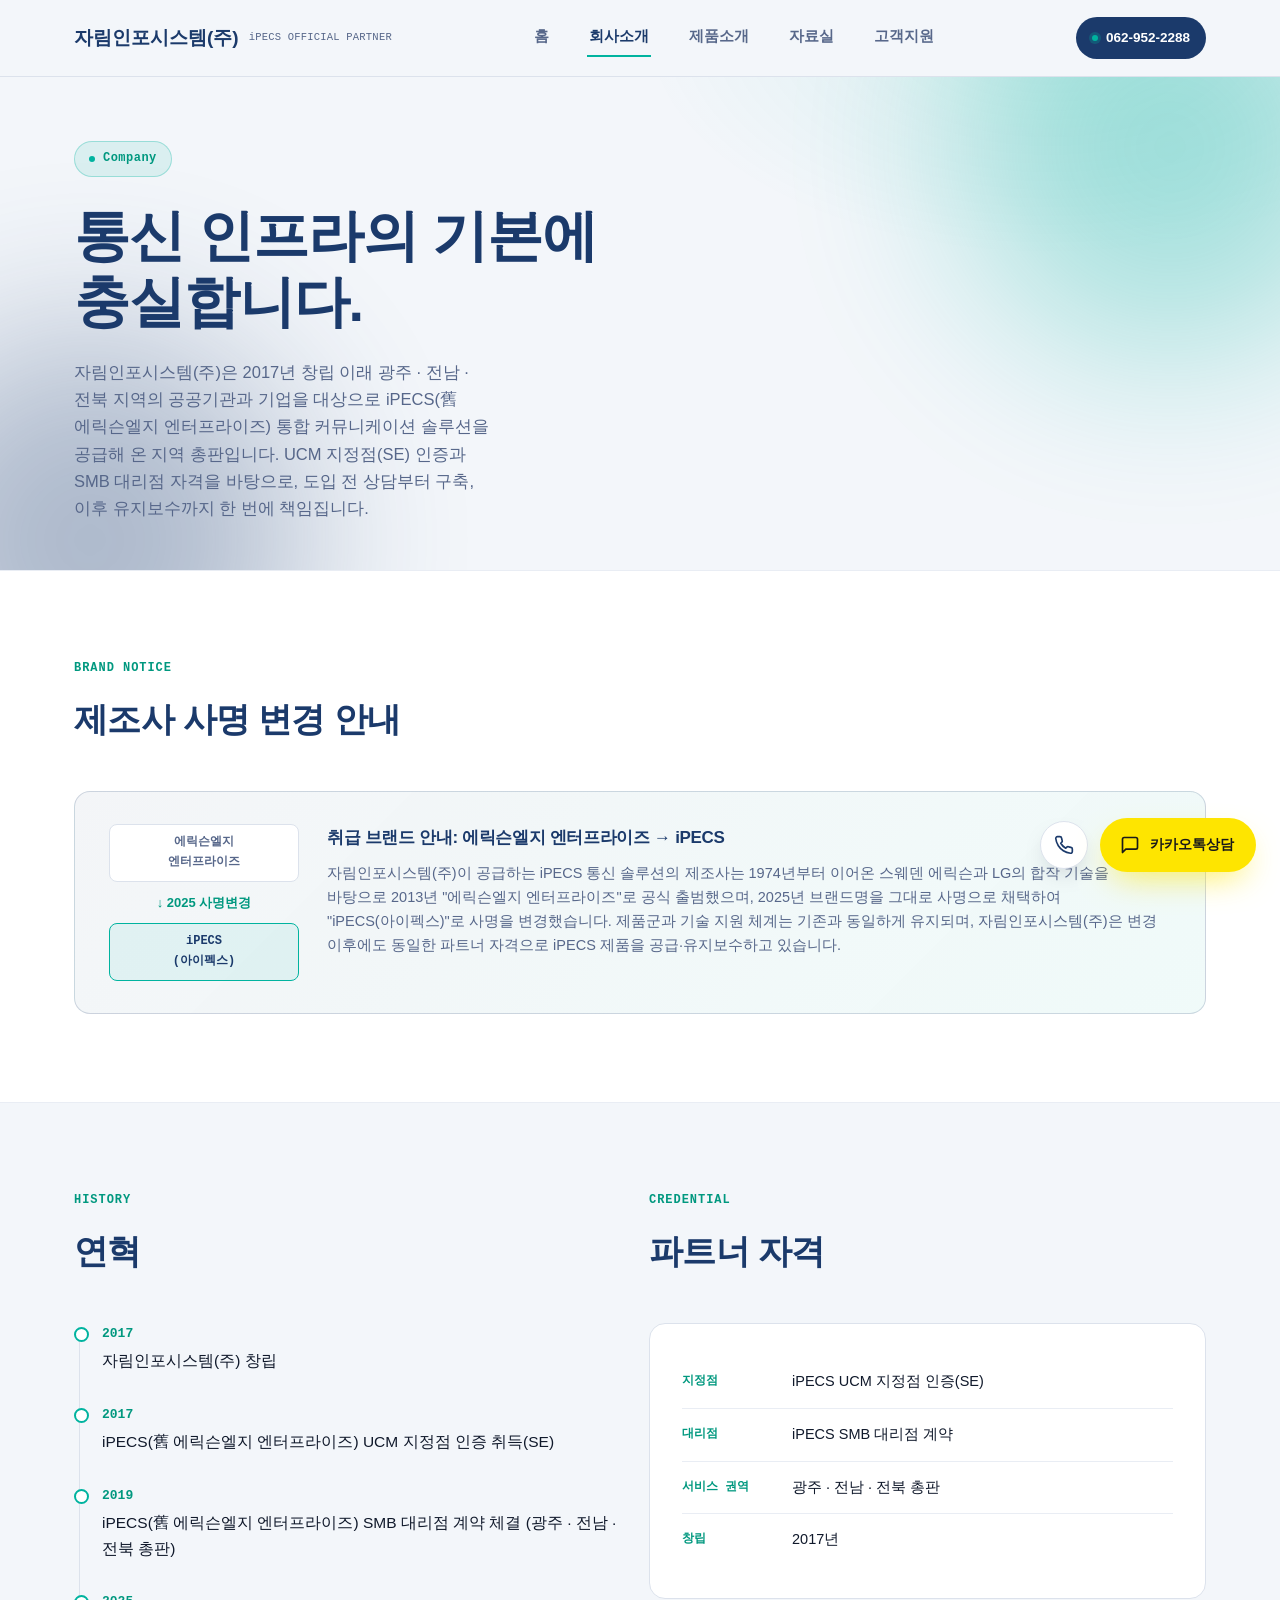
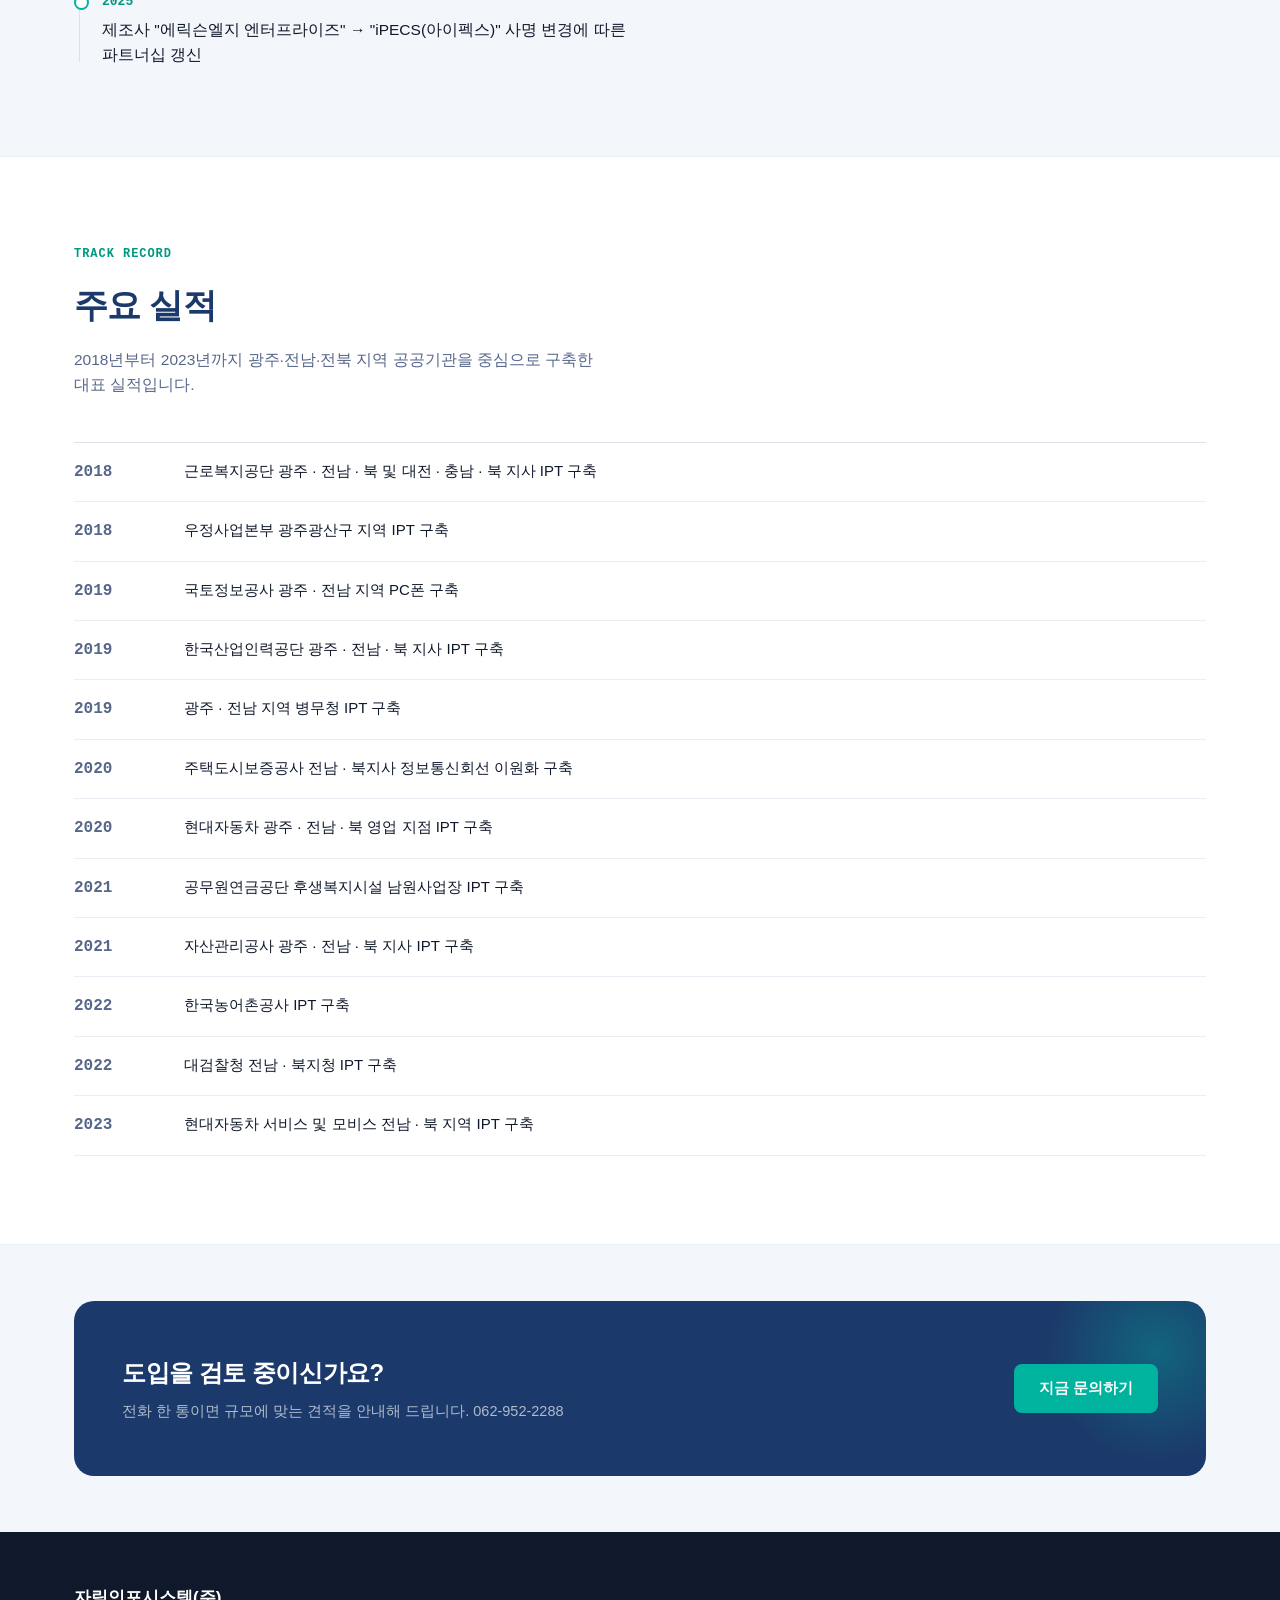
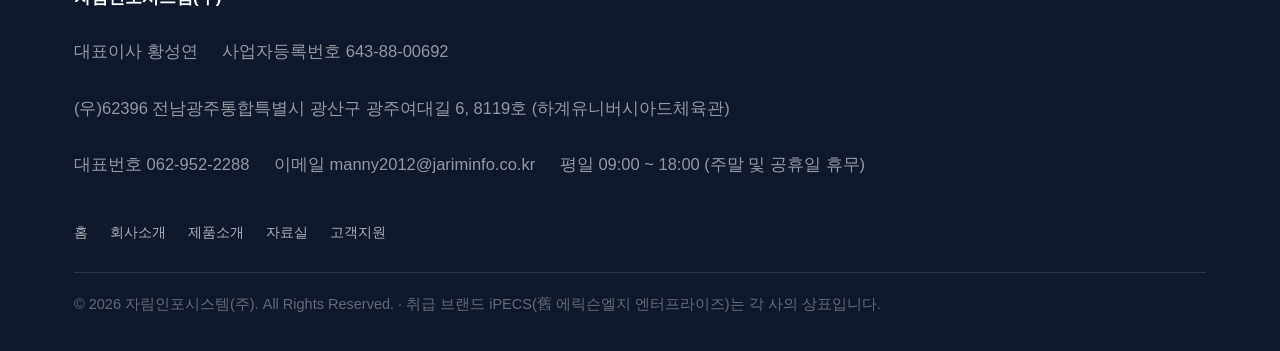
==== about.html @ b157ff7c "Add files via upload" ====
<!DOCTYPE html>
<html lang="ko">
<head>
<meta charset="UTF-8">
<meta name="viewport" content="width=device-width, initial-scale=1.0">
<title>회사소개 | 자림인포시스템(주)</title>
<meta name="description" content="자림인포시스템(주)의 연혁과 iPECS(舊 에릭슨엘지 엔터프라이즈) 파트너십, 광주·전남·전북 공공기관 구축 실적을 소개합니다.">

<link rel="preconnect" href="https://cdn.jsdelivr.net">
<link rel="stylesheet" as="style" crossorigin href="https://cdn.jsdelivr.net/gh/orioncactus/pretendard@v1.3.9/dist/web/static/pretendard.min.css">
<link rel="stylesheet" href="https://cdn.jsdelivr.net/npm/jetbrains-mono@1.0.6/css/jetbrains-mono.min.css">
<link rel="icon" type="image/svg+xml" href="favicon.svg">
<link rel="canonical" href="https://www.jariminfo.co.kr/about.html">
<meta name="theme-color" content="#1B3A6B">
<meta name="keywords" content="iPECS, 아이펙스, 광주 전화 설치, 전남 전화 설치, 전북 전화 설치, IP-PBX, 인터넷전화, 자림인포시스템(주)">
<meta property="og:type" content="website">
<meta property="og:site_name" content="자림인포시스템(주)">
<meta property="og:title" content="회사소개 | 자림인포시스템(주)">
<meta property="og:description" content="자림인포시스템(주)의 연혁과 iPECS(舊 에릭슨엘지 엔터프라이즈) 파트너십, 광주·전남·전북 공공기관 구축 실적을 소개합니다.">
<meta property="og:url" content="https://www.jariminfo.co.kr/about.html">
<meta property="og:locale" content="ko_KR">
<meta property="og:image" content="https://www.jariminfo.co.kr/assets/img/og-image.png">
<meta property="og:image:width" content="1200">
<meta property="og:image:height" content="630">
<meta name="twitter:card" content="summary_large_image">
<meta name="twitter:title" content="회사소개 | 자림인포시스템(주)">
<meta name="twitter:image" content="https://www.jariminfo.co.kr/assets/img/og-image.png">
<meta name="twitter:description" content="자림인포시스템(주)의 연혁과 iPECS(舊 에릭슨엘지 엔터프라이즈) 파트너십, 광주·전남·전북 공공기관 구축 실적을 소개합니다.">
<link rel="stylesheet" href="css/style.css">
<script type="application/ld+json">
{
  "@context": "https://schema.org",
  "@type": "LocalBusiness",
  "name": "자림인포시스템(주)",
  "alternateName": "JARIM INFO SYSTEM Co., Ltd.",
  "url": "https://www.jariminfo.co.kr/",
  "logo": "https://www.jariminfo.co.kr/favicon.svg",
  "image": "https://www.jariminfo.co.kr/assets/img/og-image.png",
  "telephone": "+82-62-952-2288",
  "priceRange": "문의",
  "address": {
    "@type": "PostalAddress",
    "streetAddress": "광주여대길 6, 8119호 (하계유니버시아드체육관)",
    "addressLocality": "광산구",
    "addressRegion": "전남광주통합특별시",
    "postalCode": "62396",
    "addressCountry": "KR"
  },
  "areaServed": ["전남광주통합특별시", "전라북도"],
  "foundingDate": "2017",
  "description": "iPECS 공식 파트너 자림인포시스템(주)은 광주·전남·전북 지역 공공기관과 기업을 대상으로 통합 커뮤니케이션 솔루션을 설계·시공·유지보수합니다.",
  "openingHours": "Mo-Fr 09:00-18:00"
}
</script>
</head>
<body>

<div id="site-header-mount"></div>

<section class="hero" style="padding:64px 0 48px;">
  <div class="wrap">
    <div class="eyebrow">Company</div>
    <div id="about-intro-mount"></div>
  </div>
</section>

<section class="section section-alt">
  <div class="wrap">
    <div class="section-head">
      <span class="kicker">Brand Notice</span>
      <h2>제조사 사명 변경 안내</h2>
    </div>
    <div id="brand-notice-mount"></div>
  </div>
</section>

<section class="section">
  <div class="wrap">
    <div class="grid-2" style="align-items:start;">
      <div>
        <div class="section-head">
          <span class="kicker">History</span>
          <h2>연혁</h2>
        </div>
        <div id="history-mount"></div>
      </div>
      <div>
        <div class="section-head">
          <span class="kicker">Credential</span>
          <h2>파트너 자격</h2>
        </div>
        <div class="info-card">
          <div class="info-row"><div class="k">지정점</div><div class="v">iPECS UCM 지정점 인증(SE)</div></div>
          <div class="info-row"><div class="k">대리점</div><div class="v">iPECS SMB 대리점 계약</div></div>
          <div class="info-row"><div class="k">서비스 권역</div><div class="v">광주 · 전남 · 전북 총판</div></div>
          <div class="info-row"><div class="k">창립</div><div class="v">2017년</div></div>
        </div>
      </div>
    </div>
  </div>
</section>

<section class="section section-alt">
  <div class="wrap">
    <div class="section-head">
      <span class="kicker">Track Record</span>
      <h2>주요 실적</h2>
      <p>2018년부터 2023년까지 광주·전남·전북 지역 공공기관을 중심으로 구축한 대표 실적입니다.</p>
    </div>
    <div id="achievements-mount"></div>
  </div>
</section>

<section class="section-tight">
  <div class="wrap">
    <div id="cta-band-mount"></div>
  </div>
</section>

<div id="site-footer-mount"></div>

<script src="js/site-data.js"></script>
<script src="js/main.js"></script>
</body>
</html>
---- css/style.css ----
/* =====================================================================
   자림인포시스템(주) — 스타일시트
   ⚠ 디자인 파일입니다. 문구 수정은 js/site-data.js 에서 해주세요.
   ===================================================================== */

:root {
  --ink:      #10192B;
  --navy:     #1B3A6B;
  --navy-2:   #223F73;
  --steel:    #57678A;
  --signal:   #00B39F;
  --signal-d: #00987F;
  --paper:    #F3F6FA;
  --white:    #FFFFFF;
  --line:     #DCE2EC;
  --line-2:   #E9EDF4;
  --kakao-yellow: #FEE500;
  --kakao-ink:    #191919;

  --font-body: 'Pretendard', -apple-system, BlinkMacSystemFont, 'Malgun Gothic', sans-serif;
  --font-mono: 'JetBrains Mono', 'Consolas', monospace;

  --maxw: 1180px;
}

* { box-sizing: border-box; }
html { scroll-behavior: smooth; }
body {
  margin: 0;
  font-family: var(--font-body);
  color: var(--ink);
  background: var(--paper);
  line-height: 1.65;
  -webkit-font-smoothing: antialiased;
  word-break: keep-all;
  overflow-wrap: break-word;
}
img { max-width: 100%; display: block; }
a { color: inherit; text-decoration: none; }
ul { margin: 0; padding: 0; list-style: none; }
h1, h2, h3, h4 { margin: 0; font-weight: 800; letter-spacing: -0.02em; }
p { margin: 0; }
button { font-family: inherit; cursor: pointer; }

@media (prefers-reduced-motion: reduce) {
  .pcard-img, .product-detail-img, .pcard-img img, .product-detail-img img, .brand-logo {
    animation: none !important;
    transition: none !important;
  }
}

.wrap {
  max-width: var(--maxw);
  margin: 0 auto;
  padding: 0 24px;
}

.mono { font-family: var(--font-mono); }

/* -------------------- 공통: 헤더 -------------------- */
.site-header {
  position: sticky;
  top: 0;
  z-index: 50;
  background: rgba(243, 246, 250, 0.88);
  backdrop-filter: blur(10px);
  border-bottom: 1px solid var(--line);
}
.site-header .wrap {
  display: flex;
  align-items: center;
  justify-content: space-between;
  height: 76px;
}
.brand {
  display: flex;
  align-items: center;
  gap: 10px;
  font-weight: 800;
  font-size: 19px;
  color: var(--navy);
}
.brand-logo {
  height: 26px;
  width: auto;
  object-fit: contain;
  transition: transform .25s cubic-bezier(.16,1,.3,1);
}
.brand:hover .brand-logo { transform: scale(1.08); }
.brand .brand-en {
  font-family: var(--font-mono);
  font-size: 10.5px;
  font-weight: 500;
  color: var(--steel);
  letter-spacing: 0.02em;
}
.brand .dot { color: inherit; }

.main-nav { display: flex; align-items: center; gap: 36px; }
.main-nav a {
  font-size: 14.5px;
  font-weight: 600;
  color: var(--steel);
  padding: 6px 2px;
  border-bottom: 2px solid transparent;
  transition: color .15s ease, border-color .15s ease;
}
.main-nav a:hover,
.main-nav a.active {
  color: var(--navy);
  border-bottom-color: var(--signal);
}
.header-cta {
  display: inline-flex;
  align-items: center;
  gap: 8px;
  background: var(--navy);
  color: var(--white);
  font-size: 13.5px;
  font-weight: 700;
  padding: 10px 16px;
  border-radius: 999px;
  white-space: nowrap;
}
.header-cta .ping {
  width: 6px; height: 6px; border-radius: 50%;
  background: var(--signal);
  box-shadow: 0 0 0 3px rgba(0,179,159,0.25);
}
.nav-toggle { display: none; }

/* -------------------- 공통: 히어로 배경(노드 다이어그램) -------------------- */
.node-field {
  position: absolute;
  inset: 0;
  overflow: hidden;
  pointer-events: none;
}
.node-field svg { width: 100%; height: 100%; }
.node-field .ln { stroke: var(--line); stroke-width: 1; }
.node-field .ln-live { stroke: var(--signal); stroke-width: 1.2; opacity: 0.55; }
.node-field .nd { fill: var(--navy); opacity: 0.35; }
.node-field .nd-live { fill: var(--signal); }

/* -------------------- 히어로 (홈) -------------------- */
.hero {
  position: relative;
  padding: 88px 0 72px;
  overflow: hidden;
  background:
    radial-gradient(680px 380px at 82% -10%, rgba(0,179,159,0.10), transparent 60%),
    var(--paper);
}
.hero::before,
.hero::after {
  content: '';
  position: absolute;
  width: 420px;
  height: 420px;
  border-radius: 50%;
  filter: blur(90px);
  opacity: 0.32;
  pointer-events: none;
  z-index: 0;
}
.hero::before { background: var(--signal); top: -140px; right: -100px; animation: drift-a 16s ease-in-out infinite; }
.hero::after { background: var(--navy); bottom: -180px; left: -120px; animation: drift-b 20s ease-in-out infinite; }
@keyframes drift-a {
  0%, 100% { transform: translate(0, 0) scale(1); }
  50% { transform: translate(-50px, 40px) scale(1.12); }
}
@keyframes drift-b {
  0%, 100% { transform: translate(0, 0) scale(1); }
  50% { transform: translate(40px, -30px) scale(1.08); }
}
@media (prefers-reduced-motion: reduce) {
  .hero::before, .hero::after { animation: none; }
}
.hero .wrap { position: relative; z-index: 2; }
.eyebrow {
  display: inline-flex;
  align-items: center;
  gap: 8px;
  font-family: var(--font-mono);
  font-size: 12px;
  font-weight: 600;
  letter-spacing: 0.04em;
  color: var(--signal-d);
  background: rgba(0,179,159,0.10);
  border: 1px solid rgba(0,179,159,0.30);
  padding: 7px 14px;
  border-radius: 999px;
  margin-bottom: 26px;
}
.eyebrow::before {
  content: '';
  width: 6px; height: 6px; border-radius: 50%;
  background: var(--signal);
}
.hero h1 {
  font-size: clamp(34px, 5vw, 56px);
  line-height: 1.18;
  color: var(--navy);
  max-width: 15ch;
}
.hero h1 span { display: block; }
.hero p.desc {
  margin-top: 24px;
  max-width: 46ch;
  font-size: 16.5px;
  color: var(--steel);
}
.hero-cta {
  margin-top: 36px;
  display: flex;
  gap: 12px;
  flex-wrap: wrap;
}
.btn {
  display: inline-flex;
  align-items: center;
  gap: 8px;
  padding: 14px 24px;
  border-radius: 8px;
  font-weight: 700;
  font-size: 14.5px;
  border: 1px solid transparent;
  transition: transform .15s ease, box-shadow .15s ease, background .15s ease;
  position: relative;
  overflow: hidden;
  isolation: isolate;
}
.btn::after {
  content: '';
  position: absolute;
  inset: 0;
  left: -60%;
  width: 45%;
  background: linear-gradient(120deg, transparent, rgba(255,255,255,0.45), transparent);
  transform: skewX(-20deg);
  transition: left .55s ease;
  z-index: 1;
  pointer-events: none;
}
.btn:hover::after { left: 130%; }
.btn-ghost::after { background: linear-gradient(120deg, transparent, rgba(27,58,107,0.12), transparent); }
.btn-primary { background: var(--navy); color: var(--white); }
.btn-primary:hover { background: var(--navy-2); box-shadow: 0 10px 24px -10px rgba(27,58,107,0.55); }
.btn-ghost { background: var(--white); color: var(--navy); border-color: var(--line); }
.btn-ghost:hover { border-color: var(--navy); }
.btn-signal { background: var(--signal); color: var(--white); }
.btn-signal:hover { background: var(--signal-d); }

/* -------------------- 상태판(스펙시트 스타일 스탯) -------------------- */
.statbar {
  margin-top: 64px;
  border: 1px solid var(--line);
  border-radius: 14px;
  background: var(--white);
  display: grid;
  grid-template-columns: repeat(4, 1fr);
  overflow: hidden;
}
.stat {
  padding: 22px 24px;
  border-left: 1px solid var(--line-2);
}
.stat:first-child { border-left: none; }
.stat .stat-value {
  font-family: var(--font-mono);
  font-size: 26px;
  font-weight: 700;
  color: var(--navy);
}
.stat .stat-value .unit { font-size: 13px; color: var(--steel); font-weight: 500; margin-left: 3px; }
.stat .stat-label { margin-top: 6px; font-size: 12.5px; color: var(--steel); }

/* -------------------- 섹션 공통 -------------------- */
.section { padding: 88px 0; }
.section-tight { padding: 56px 0; }
.section-alt { background: var(--white); border-top: 1px solid var(--line-2); border-bottom: 1px solid var(--line-2); }

.section-head { margin-bottom: 44px; max-width: 62ch; }
.kicker {
  font-family: var(--font-mono);
  font-size: 12px;
  font-weight: 700;
  letter-spacing: 0.08em;
  color: var(--signal-d);
  text-transform: uppercase;
  display: block;
  margin-bottom: 12px;
}
.section-head h2 {
  font-size: clamp(24px, 3vw, 34px);
  color: var(--navy);
}
.section-head p { margin-top: 14px; color: var(--steel); font-size: 15.5px; }

/* -------------------- 제품 카드 그리드 -------------------- */
.grid-3 { display: grid; grid-template-columns: repeat(3, 1fr); gap: 18px; perspective: 1000px; }
.grid-2 { display: grid; grid-template-columns: repeat(2, 1fr); gap: 18px; }

.pcard {
  display: block;
  background: var(--white);
  border: 1px solid var(--line);
  border-radius: 14px;
  padding: 26px;
  transition: transform .15s ease, box-shadow .25s ease, border-color .15s ease;
  position: relative;
  will-change: transform;
  cursor: pointer;
}
.pcard-more {
  display: inline-flex;
  align-items: center;
  gap: 4px;
  margin-top: 14px;
  font-size: 12.5px;
  font-weight: 700;
  color: var(--signal-d);
  opacity: 0;
  transform: translateX(-4px);
  transition: opacity .2s ease, transform .2s ease;
}
.pcard:hover .pcard-more { opacity: 1; transform: translateX(0); }
.pcard-img {
  height: 140px;
  margin: -26px -26px 20px;
  border-radius: 14px 14px 0 0;
  background: linear-gradient(100deg, var(--paper) 40%, var(--line-2) 50%, var(--paper) 60%);
  background-size: 220% 100%;
  animation: img-shimmer 1.6s ease-in-out infinite;
  border-bottom: 1px solid var(--line-2);
  display: flex;
  align-items: center;
  justify-content: center;
  overflow: hidden;
  opacity: 0;
  transform: translateY(10px);
  transition: opacity .6s ease, transform .6s cubic-bezier(.16,1,.3,1);
}
.pcard-img.in-view {
  opacity: 1;
  transform: translateY(0);
}
.pcard-img.img-ready {
  animation: float-soft 5.5s ease-in-out infinite;
  background: var(--paper);
}
.pcard:nth-child(2) .pcard-img.img-ready { animation-delay: .3s; }
.pcard:nth-child(3) .pcard-img.img-ready { animation-delay: .6s; }
.pcard:nth-child(4) .pcard-img.img-ready { animation-delay: .9s; }
.pcard:nth-child(5) .pcard-img.img-ready { animation-delay: 1.2s; }
.pcard:nth-child(6) .pcard-img.img-ready { animation-delay: 1.5s; }
.pcard-img img {
  max-height: 100px;
  max-width: 80%;
  object-fit: contain;
  opacity: 0;
  transform: scale(1.08);
  transition: opacity .5s ease, transform .5s cubic-bezier(.16,1,.3,1);
}
.pcard-img img.loaded { opacity: 1; transform: scale(1); }
.pcard:hover .pcard-img img.loaded { transform: scale(1.1) rotate(-1deg); }

@keyframes img-shimmer {
  0% { background-position: 140% 0; }
  100% { background-position: -40% 0; }
}
@keyframes float-soft {
  0%, 100% { transform: translateY(0); }
  50% { transform: translateY(-6px); }
}
.pcard:hover {
  transform: translateY(-3px);
  border-color: rgba(0,179,159,0.4);
  box-shadow: 0 22px 44px -22px rgba(0,179,159,0.45), 0 10px 24px -14px rgba(16,25,43,0.3);
}
.pcard .tag {
  font-family: var(--font-mono);
  font-size: 10.5px;
  font-weight: 700;
  letter-spacing: 0.04em;
  color: var(--signal-d);
  background: rgba(0,179,159,0.10);
  padding: 4px 9px;
  border-radius: 5px;
  display: inline-block;
}
.pcard h3 { margin-top: 14px; font-size: 18px; color: var(--navy); }
.pcard p { margin-top: 10px; font-size: 14px; color: var(--steel); }

/* -------------------- 브랜드 안내 배너 -------------------- */
.brand-notice {
  border: 1px solid rgba(27,58,107,0.18);
  background: linear-gradient(135deg, rgba(27,58,107,0.05), rgba(0,179,159,0.06));
  border-radius: 16px;
  padding: 32px 34px;
  display: grid;
  grid-template-columns: 190px 1fr;
  gap: 28px;
  align-items: start;
}
.brand-notice .badge-col {
  display: flex; flex-direction: column; gap: 10px;
}
.rename-chip {
  font-family: var(--font-mono);
  font-size: 12px;
  font-weight: 600;
  color: var(--steel);
  background: var(--white);
  border: 1px solid var(--line);
  padding: 8px 10px;
  border-radius: 8px;
  text-align: center;
}
.rename-arrow { text-align: center; color: var(--signal-d); font-size: 13px; font-weight: 700; }
.rename-chip.now { color: var(--navy); border-color: var(--signal); background: rgba(0,179,159,0.08); }
.brand-notice h3 { font-size: 17px; color: var(--navy); margin-bottom: 10px; }
.brand-notice p { font-size: 14.5px; color: var(--steel); }

/* -------------------- 브랜드 필름(썸네일 클릭 → 유튜브 재생) -------------------- */
.video-frame-wrap {
  padding: 4px;
  border-radius: 22px;
  background: linear-gradient(120deg, var(--signal), var(--navy), var(--signal));
  background-size: 220% 220%;
  animation: gradient-pan 7s ease infinite;
  box-shadow: 0 30px 60px -30px rgba(16,25,43,0.35);
}
@keyframes gradient-pan {
  0% { background-position: 0% 50%; }
  50% { background-position: 100% 50%; }
  100% { background-position: 0% 50%; }
}
.video-frame {
  position: relative;
  display: block;
  padding-top: 56.25%;
  height: 0;
  border-radius: 19px;
  overflow: hidden;
  background: var(--ink);
}
.video-frame--facade { cursor: pointer; }
.video-frame--facade:focus-visible { outline: 3px solid var(--signal); outline-offset: 3px; }
.video-frame iframe {
  position: absolute;
  inset: 0;
  width: 100%;
  height: 100%;
  border: 0;
}
.video-frame img {
  position: absolute;
  inset: 0;
  width: 100%;
  height: 100%;
  object-fit: cover;
  transition: transform .4s ease, filter .4s ease;
}
.video-frame--facade:hover img { transform: scale(1.035); filter: brightness(.62); }
.video-frame--facade::after {
  content: '';
  position: absolute; inset: 0;
  background: linear-gradient(180deg, rgba(10,16,28,0.05) 0%, rgba(10,16,28,0.5) 100%);
}
.video-play-btn {
  position: absolute; top: 50%; left: 50%; z-index: 2;
  transform: translate(-50%, -50%);
  width: 78px; height: 78px; border-radius: 50%;
  background: rgba(255,255,255,0.95);
  display: flex; align-items: center; justify-content: center;
  box-shadow: 0 16px 40px -12px rgba(0,0,0,0.55);
  transition: transform .25s ease, background .25s ease;
}
.video-play-btn svg { width: 28px; height: 28px; color: var(--navy); margin-left: 4px; }
.video-frame--facade:hover .video-play-btn { transform: translate(-50%, -50%) scale(1.08); background: var(--white); }
.video-frame__badge {
  position: absolute; top: 18px; right: 18px; z-index: 2;
  font-size: 11.5px; font-weight: 700; color: var(--white);
  background: rgba(10,16,28,0.55); backdrop-filter: blur(4px);
  padding: 7px 13px; border-radius: 999px;
  display: flex; align-items: center; gap: 6px;
}
.video-caption {
  margin-top: 16px;
  font-size: 12.5px;
  color: var(--steel);
  text-align: center;
  display: flex;
  flex-wrap: wrap;
  justify-content: center;
  align-items: center;
  gap: 6px 14px;
}
.video-fallback-link {
  font-weight: 700;
  color: var(--signal-d);
  white-space: nowrap;
}
.video-fallback-link:hover { text-decoration: underline; }
@media (prefers-reduced-motion: reduce) {
  .video-frame-wrap { animation: none; }
  .video-frame--facade:hover img { transform: none; }
}

/* -------------------- 타임라인(연혁) -------------------- */
.timeline { position: relative; padding-left: 28px; }
.timeline::before {
  content: '';
  position: absolute; left: 5px; top: 6px; bottom: 6px;
  width: 1px; background: var(--line);
}
.tl-item { position: relative; padding-bottom: 30px; }
.tl-item:last-child { padding-bottom: 0; }
.tl-item::before {
  content: '';
  position: absolute; left: -28px; top: 4px;
  width: 11px; height: 11px; border-radius: 50%;
  background: var(--white); border: 2px solid var(--signal);
}
.tl-year {
  font-family: var(--font-mono);
  font-weight: 700;
  color: var(--signal-d);
  font-size: 13px;
  margin-bottom: 4px;
}
.tl-text { font-size: 15.5px; color: var(--ink); }

/* -------------------- 실적 리스트(회사소개) -------------------- */
.achv-table { border-top: 1px solid var(--line); }
.achv-row {
  display: grid;
  grid-template-columns: 90px 1fr;
  gap: 20px;
  padding: 16px 0;
  border-bottom: 1px solid var(--line-2);
}
.achv-row .yy { font-family: var(--font-mono); font-weight: 700; color: var(--steel); }
.achv-row .tx { font-size: 15px; }

/* -------------------- 제품 상세(제품소개 페이지) -------------------- */
.product-detail {
  background: var(--white);
  border: 1px solid var(--line);
  border-radius: 16px;
  padding: 36px;
  margin-bottom: 22px;
  scroll-margin-top: 96px;
  display: grid;
  grid-template-columns: 220px 1fr;
  gap: 32px;
  align-items: start;
}
.product-detail-img {
  height: 200px;
  border-radius: 12px;
  background: linear-gradient(100deg, var(--paper) 40%, var(--line-2) 50%, var(--paper) 60%);
  background-size: 220% 100%;
  animation: img-shimmer 1.6s ease-in-out infinite;
  border: 1px solid var(--line-2);
  display: flex;
  align-items: center;
  justify-content: center;
  overflow: hidden;
  position: sticky;
  top: 96px;
  opacity: 0;
  transform: translateY(10px) scale(.97);
  transition: opacity .6s ease, transform .6s cubic-bezier(.16,1,.3,1);
}
.product-detail-img.in-view {
  opacity: 1;
  transform: translateY(0) scale(1);
}
.product-detail-img.img-ready {
  animation: float-soft 6s ease-in-out infinite;
  background: var(--paper);
}
.product-detail-img img {
  max-height: 160px;
  max-width: 85%;
  object-fit: contain;
  opacity: 0;
  transform: scale(1.1);
  transition: opacity .5s ease, transform .6s cubic-bezier(.16,1,.3,1);
}
.product-detail-img img.loaded { opacity: 1; transform: scale(1); }
.product-detail:hover .product-detail-img img.loaded { transform: scale(1.08) rotate(1deg); }
.product-detail-body { min-width: 0; }
.product-detail .cat {
  font-family: var(--font-mono);
  font-size: 11.5px;
  font-weight: 700;
  color: var(--signal-d);
  letter-spacing: 0.04em;
  text-transform: uppercase;
}
.product-detail h3 { font-size: 24px; color: var(--navy); margin-top: 8px; }
.product-detail .tagline { color: var(--steel); font-size: 15px; margin-top: 6px; }
.product-detail .desc { margin-top: 18px; font-size: 15px; color: var(--ink); max-width: 72ch; }
.spec-table { margin-top: 24px; border-top: 1px solid var(--line-2); }
.spec-row {
  display: grid;
  grid-template-columns: 200px 1fr;
  gap: 20px;
  padding: 13px 0;
  border-bottom: 1px solid var(--line-2);
  font-size: 14px;
}
.spec-row .k { font-family: var(--font-mono); font-weight: 700; color: var(--navy); font-size: 12.5px; }
.spec-row .v { color: var(--steel); }

/* 제품 목차(사이드 이동) */
.product-jump {
  display: flex; flex-wrap: wrap; gap: 8px;
  margin-bottom: 40px;
}
.product-jump a {
  border: 1px solid var(--line);
  background: var(--white);
  padding: 9px 14px;
  border-radius: 999px;
  font-size: 13px;
  font-weight: 600;
  color: var(--steel);
}
.product-jump a:hover { border-color: var(--signal); color: var(--navy); }

/* -------------------- 연락처 페이지 -------------------- */
.contact-grid {
  display: grid;
  grid-template-columns: 1fr 1fr;
  gap: 22px;
}
.info-card {
  background: var(--white);
  border: 1px solid var(--line);
  border-radius: 16px;
  padding: 32px;
}
.info-row {
  display: grid;
  grid-template-columns: 96px 1fr;
  gap: 14px;
  padding: 14px 0;
  border-bottom: 1px solid var(--line-2);
  font-size: 14.5px;
}
.info-row:last-child { border-bottom: none; }
.info-row .k { font-family: var(--font-mono); font-size: 12px; font-weight: 700; color: var(--signal-d); padding-top: 2px; }
.info-row .v { color: var(--ink); }
.info-row .v a { color: var(--navy); font-weight: 700; }

/* -------------------- 고객지원: 협력사 링크 -------------------- */
.partner-links-grid {
  display: grid;
  grid-template-columns: repeat(2, minmax(0, 1fr));
  gap: 14px;
}
.partner-link-card {
  position: relative;
  display: flex;
  flex-direction: column;
  gap: 7px;
  min-height: 132px;
  padding: 18px 52px 18px 18px;
  background: var(--white);
  border: 1px solid var(--line);
  border-radius: 14px;
  transition: border-color .2s ease, background .2s ease, transform .15s ease, box-shadow .2s ease;
}
.partner-link-card:hover {
  border-color: rgba(0,179,159,0.45);
  background: var(--paper);
  transform: translateY(-2px);
  box-shadow: 0 12px 28px -18px rgba(27,58,107,0.4);
}
.partner-link-card__visual {
  width: 38px;
  height: 38px;
  overflow: hidden;
  border-radius: 10px;
  background: rgba(0,179,159,0.10);
  color: var(--signal-d);
  display: flex;
  align-items: center;
  justify-content: center;
  margin-bottom: 2px;
}
.partner-link-card__visual svg {
  width: 22px;
  height: 22px;
  display: block;
}
.partner-link-card__label {
  font-family: var(--font-mono);
  font-size: 11px;
  font-weight: 800;
  letter-spacing: .06em;
  color: var(--signal-d);
}
.partner-link-card__name { color: var(--navy); font-size: 15px; font-weight: 700; }
.partner-link-card__arrow {
  position: absolute;
  top: 21px;
  right: 21px;
  color: var(--signal-d);
  font-size: 18px;
  font-weight: 700;
}
@media (max-width: 640px) {
  .partner-links-grid { grid-template-columns: 1fr; }
}

/* -------------------- 고객지원: 찾아오시는 길 -------------------- */
.directions-card {
  background: var(--white);
  border: 1px solid var(--line);
  border-radius: 16px;
  padding: 24px;
  display: grid;
  grid-template-columns: 1.1fr 1fr;
  gap: 28px;
  align-items: stretch;
}
.map-frame {
  position: relative;
  width: 100%;
  min-height: 280px;
  border-radius: 12px;
  overflow: hidden;
  border: 1px solid var(--line-2);
  background: var(--paper);
}
.map-frame iframe {
  position: absolute; inset: 0;
  width: 100%; height: 100%;
  border: 0;
}
.directions-body { display: flex; flex-direction: column; }
.directions-body .info-row { grid-template-columns: 84px 1fr; }
.directions-note {
  font-size: 13.5px;
  color: var(--steel);
  margin-top: 10px;
  line-height: 1.6;
}
.directions-actions {
  display: flex;
  flex-wrap: wrap;
  gap: 10px;
  margin-top: 20px;
}
.directions-actions .btn { padding: 10px 16px; font-size: 13.5px; }
@media (max-width: 860px) {
  .directions-card { grid-template-columns: 1fr; }
  .map-frame { min-height: 220px; }
}

.faq-item {
  border-bottom: 1px solid var(--line-2);
  padding: 20px 0;
}
.faq-item:first-child { padding-top: 0; }
.faq-q {
  font-weight: 700;
  color: var(--navy);
  font-size: 15.5px;
  display: flex;
  align-items: center;
  gap: 10px;
}
.faq-q::before { content: 'Q'; font-family: var(--font-mono); color: var(--signal-d); font-size: 13px; }
.faq-a {
  margin-top: 10px;
  color: var(--steel);
  font-size: 14.5px;
  padding-left: 24px;
}

/* -------------------- 하단 CTA 배너 -------------------- */
.cta-band {
  background: var(--navy);
  border-radius: 20px;
  padding: 52px 48px;
  display: flex;
  align-items: center;
  justify-content: space-between;
  gap: 24px;
  flex-wrap: wrap;
  position: relative;
  overflow: hidden;
}
.cta-band::after {
  content: '';
  position: absolute; right: -60px; top: -60px;
  width: 220px; height: 220px; border-radius: 50%;
  background: radial-gradient(circle, rgba(0,179,159,0.35), transparent 70%);
}
.cta-band h3 { color: var(--white); font-size: 24px; position: relative; z-index: 1; }
.cta-band p { color: rgba(255,255,255,0.65); margin-top: 8px; font-size: 14.5px; position: relative; z-index: 1; }
.cta-band .btn { position: relative; z-index: 1; }

/* -------------------- 푸터 -------------------- */
.site-footer {
  background: var(--ink);
  color: rgba(255,255,255,0.55);
  padding: 52px 0 34px;
  font-size: 13px;
}
.footer-top {
  display: flex;
  justify-content: space-between;
  gap: 40px;
  padding-bottom: 28px;
  border-bottom: 1px solid rgba(255,255,255,0.12);
  flex-wrap: wrap;
}
.footer-brand { color: var(--white); font-weight: 800; font-size: 17px; }
.footer-brand .dot { color: inherit; }
.footer-nav { display: flex; gap: 22px; flex-wrap: wrap; }
.footer-nav a { color: rgba(255,255,255,0.65); font-size: 13.5px; }
.footer-nav a:hover { color: var(--white); }
.footer-meta {
  margin-top: 22px;
  line-height: 2.1;
  font-size: 16.5px;
}
.footer-meta span { display: inline-block; margin-right: 20px; }
.footer-copy { margin-top: 20px; color: rgba(255,255,255,0.35); font-size: 14.5px; }

/* -------------------- 반응형 -------------------- */
@media (max-width: 900px) {
  .main-nav { position: fixed; inset: 76px 0 auto 0; background: var(--white); flex-direction: column; align-items: flex-start; padding: 18px 24px; gap: 4px; border-bottom: 1px solid var(--line); transform: translateY(-8px); opacity: 0; pointer-events: none; transition: all .18s ease; }
  .main-nav.open { transform: translateY(0); opacity: 1; pointer-events: auto; }
  .main-nav a { width: 100%; padding: 12px 0; border-bottom: 1px solid var(--line-2); }
  .header-cta { display: none; }
  .nav-toggle {
    display: inline-flex; align-items: center; justify-content: center;
    width: 40px; height: 40px; border-radius: 8px; border: 1px solid var(--line);
    background: var(--white);
  }
  .nav-toggle span { display: block; width: 18px; height: 2px; background: var(--navy); position: relative; }
  .nav-toggle span::before, .nav-toggle span::after { content: ''; position: absolute; left: 0; width: 18px; height: 2px; background: var(--navy); }
  .nav-toggle span::before { top: -6px; } .nav-toggle span::after { top: 6px; }

  .statbar { grid-template-columns: repeat(2, 1fr); }
  .stat:nth-child(3) { border-left: none; }
  .grid-3, .grid-2, .contact-grid, .brand-notice { grid-template-columns: 1fr; }
  .brand-notice .badge-col { flex-direction: row; align-items: center; }
  .achv-row, .spec-row, .info-row { grid-template-columns: 74px 1fr; }
  .cta-band { flex-direction: column; align-items: flex-start; }
  .product-detail { grid-template-columns: 1fr; }
  .product-detail-img { position: static; height: 160px; }
}

/* -------------------- 헤더 스크롤 그림자 -------------------- */
.site-header { transition: box-shadow .25s ease, background .25s ease; }
.site-header.is-scrolled {
  box-shadow: 0 8px 24px -16px rgba(16,25,43,0.25);
  background: rgba(243, 246, 250, 0.97);
}

/* -------------------- 도입 프로세스 -------------------- */
.process-rail {
  display: grid;
  grid-template-columns: repeat(5, 1fr);
  gap: 0;
  position: relative;
}
.process-rail::before {
  content: '';
  position: absolute; top: 27px; left: 6%; right: 6%; height: 1px;
  background: repeating-linear-gradient(90deg, var(--line) 0 8px, transparent 8px 14px);
}
.process-step {
  position: relative;
  padding: 0 16px 0 0;
  opacity: 0;
  transform: translateY(14px);
  animation: step-in .6s ease forwards;
  animation-delay: calc(var(--i) * .1s);
}
@keyframes step-in { to { opacity: 1; transform: translateY(0); } }
@media (prefers-reduced-motion: reduce) {
  .process-step { animation: none; opacity: 1; transform: none; }
}
.process-step__no {
  position: relative; z-index: 1;
  width: 54px; height: 54px; border-radius: 50%;
  background: var(--white); border: 2px solid var(--navy);
  color: var(--navy);
  display: flex; align-items: center; justify-content: center;
  font-family: var(--font-mono); font-weight: 700; font-size: 15px;
  margin-bottom: 18px;
}
.process-step:last-child .process-step__no { border-color: var(--signal); color: var(--signal-d); background: rgba(0,179,159,0.08); }
.process-step h4 { font-size: 15.5px; color: var(--navy); margin-bottom: 8px; }
.process-step p { font-size: 13px; color: var(--steel); line-height: 1.6; }

/* -------------------- 선택 이유(차별점) -------------------- */
.diff-grid { display: grid; grid-template-columns: repeat(4, 1fr); gap: 18px; }
.diff-card {
  background: var(--white); border: 1px solid var(--line); border-radius: 14px;
  padding: 26px 22px;
  transition: transform .2s ease, border-color .2s ease;
}
.diff-card:hover { transform: translateY(-3px); border-color: rgba(0,179,159,0.35); }
.diff-icon { width: 30px; height: 30px; color: var(--signal-d); margin-bottom: 16px; }
.diff-card h4 { font-size: 15px; color: var(--navy); margin-bottom: 8px; }
.diff-card p { font-size: 13px; color: var(--steel); line-height: 1.6; }

/* -------------------- 제품 비교표 -------------------- */
.compare-head { max-width: 62ch; margin-bottom: 28px; }
.compare-head h2 { font-size: clamp(20px, 2.4vw, 26px); color: var(--navy); }
.compare-head p { margin-top: 10px; color: var(--steel); font-size: 14.5px; }
.compare-table {
  border: 1px solid var(--line); border-radius: 14px; overflow: hidden; background: var(--white);
  margin-bottom: 48px;
}
.compare-row {
  display: grid; grid-template-columns: 1fr 1.3fr 1.1fr 2fr;
  gap: 16px; padding: 16px 22px; border-bottom: 1px solid var(--line-2);
  font-size: 13.5px; align-items: center;
}
.compare-row:last-child { border-bottom: none; }
.compare-row--head {
  background: var(--paper); font-weight: 700; color: var(--steel);
  font-size: 11.5px; letter-spacing: .03em; text-transform: uppercase;
  font-family: var(--font-mono);
}
.compare-pick { font-weight: 700; color: var(--signal-d); }

/* -------------------- 반응형 추가 -------------------- */
@media (max-width: 900px) {
  .process-rail { grid-template-columns: repeat(2, 1fr); row-gap: 32px; }
  .process-rail::before { display: none; }
  .diff-grid { grid-template-columns: repeat(2, 1fr); }
  .compare-row { grid-template-columns: 1fr; gap: 4px; }
  .compare-row > div::before { content: attr(data-label); display: block; font-size: 10.5px; color: var(--steel); font-weight: 700; margin-bottom: 2px; }
  .compare-row--head { display: none; }
}

/* =====================================================================
   신규 추가: 히어로 페이드인 / 플로팅버튼 / 빠른문의모달 / 모바일 하단바 / 신뢰스트립
   ===================================================================== */

/* -------------------- A. 히어로 순차 페이드인 -------------------- */
.hero-fade {
  opacity: 0;
  transform: translateY(16px);
  animation: hero-fade-in .7s cubic-bezier(.22,.68,.32,1) forwards;
  animation-delay: var(--d, 0s);
}
@keyframes hero-fade-in {
  to { opacity: 1; transform: translateY(0); }
}
@media (prefers-reduced-motion: reduce) {
  .hero-fade { animation: none; opacity: 1; transform: none; }
}

/* -------------------- B. 플로팅 버튼 (데스크톱) -------------------- */
.fab-wrap {
  position: fixed;
  right: 24px;
  bottom: 28px;
  z-index: 420;
  display: none;
  align-items: center;
  gap: 12px;
}
@media (min-width: 768px) {
  .fab-wrap { display: flex; }
}
.fab-call {
  width: 48px; height: 48px; border-radius: 50%;
  background: var(--white); border: 1px solid var(--line);
  display: flex; align-items: center; justify-content: center;
  color: var(--navy); box-shadow: 0 10px 26px -12px rgba(16,25,43,0.35);
  transition: transform .2s ease, box-shadow .2s ease;
}
.fab-call svg { width: 20px; height: 20px; }
.fab-call:hover { transform: translateY(-2px); box-shadow: 0 14px 30px -12px rgba(16,25,43,0.42); }
.fab-main {
  display: flex; align-items: center; gap: 10px;
  height: 54px; padding: 0 22px 0 20px; border-radius: 27px; border: none;
  background: var(--kakao-yellow);
  color: var(--kakao-ink); font-weight: 700; font-size: 14px;
  box-shadow: 0 14px 34px -12px rgba(254,229,0,0.75);
  cursor: pointer;
  transition: transform .2s ease, box-shadow .2s ease;
}
.fab-main svg { width: 20px; height: 20px; flex-shrink: 0; }
.fab-main:hover { transform: translateY(-2px); box-shadow: 0 18px 38px -12px rgba(254,229,0,0.9); }

/* -------------------- D. 모바일 하단 고정 바 -------------------- */
.mobile-sticky-bar {
  position: fixed; left: 0; right: 0; bottom: 0; z-index: 410;
  display: flex; gap: 10px;
  padding: 10px 14px calc(10px + env(safe-area-inset-bottom));
  background: rgba(255,255,255,0.96); backdrop-filter: blur(10px);
  border-top: 1px solid var(--line);
  box-shadow: 0 -8px 24px -16px rgba(16,25,43,0.2);
}
@media (min-width: 768px) {
  .mobile-sticky-bar { display: none; }
}
.msb-btn {
  flex: 1; display: flex; align-items: center; justify-content: center; gap: 8px;
  height: 46px; border-radius: 12px; font-size: 14px; font-weight: 700;
  border: none; cursor: pointer;
}
.msb-btn svg { width: 17px; height: 17px; }
.msb-btn--ghost { background: var(--paper); color: var(--navy); border: 1px solid var(--line); }
.msb-btn--solid { background: var(--kakao-yellow); color: var(--kakao-ink); }
body { padding-bottom: 0; }
@media (max-width: 767px) {
  body { padding-bottom: 70px; }
}

/* -------------------- B. 빠른 문의 모달 -------------------- */
.qf-overlay {
  position: fixed; inset: 0; z-index: 500;
  background: rgba(10,16,28,0.55);
  display: flex; align-items: center; justify-content: center;
  padding: 20px;
  opacity: 0; visibility: hidden;
  transition: opacity .25s ease, visibility .25s ease;
}
.qf-overlay.is-open { opacity: 1; visibility: visible; }
.qf-modal {
  position: relative;
  width: 100%; max-width: 440px;
  max-height: 90vh; overflow-y: auto;
  background: var(--white); border-radius: 20px;
  padding: 32px 28px 26px;
  transform: translateY(16px) scale(.98);
  transition: transform .25s ease;
  box-shadow: 0 40px 80px -20px rgba(0,0,0,0.35);
}
.qf-overlay.is-open .qf-modal { transform: translateY(0) scale(1); }
.qf-close {
  position: absolute; top: 16px; right: 16px;
  width: 32px; height: 32px; border-radius: 50%; border: none;
  background: var(--paper); color: var(--steel);
  display: flex; align-items: center; justify-content: center; cursor: pointer;
}
.qf-close svg { width: 16px; height: 16px; }
.qf-close:hover { background: var(--line); }
#qf-body h3 { font-size: 20px; color: var(--navy); margin: 0 0 8px; padding-right: 24px; }
.qf-desc { font-size: 13.5px; color: var(--steel); margin: 0 0 22px; }
.qf-field { margin-bottom: 14px; }
.qf-field label { display: block; font-size: 12.5px; font-weight: 700; color: var(--navy); margin-bottom: 6px; }
.qf-field label span { color: var(--signal-d); }
.qf-field input, .qf-field select, .qf-field textarea {
  width: 100%; border: 1px solid var(--line); border-radius: 10px;
  padding: 11px 13px; font-size: 14px; font-family: inherit; color: var(--ink);
  background: var(--paper); transition: border-color .2s ease, background .2s ease;
  resize: vertical;
}
.qf-field input:focus, .qf-field select:focus, .qf-field textarea:focus {
  outline: none; border-color: var(--signal); background: var(--white);
}
.qf-submit { width: 100%; margin-top: 4px; padding: 14px; font-size: 14.5px; }
.qf-submit:disabled { opacity: .65; cursor: not-allowed; }
.qf-trust { list-style: none; margin: 16px 0 0; padding: 0; display: flex; flex-direction: column; gap: 6px; }
.qf-trust li {
  font-size: 11.5px; color: var(--steel); padding-left: 18px; position: relative;
}
.qf-trust li::before {
  content: '✓'; position: absolute; left: 0; color: var(--signal-d); font-weight: 700;
}
.qf-success { text-align: center; padding: 20px 0 6px; }
.qf-success svg { width: 52px; height: 52px; color: var(--signal-d); margin-bottom: 16px; }
.qf-success h3 { font-size: 19px; color: var(--navy); margin: 0 0 10px; }
.qf-success p { font-size: 13.5px; color: var(--steel); margin: 0 0 24px; line-height: 1.6; }

/* -------------------- C. 제품 상세 CTA -------------------- */
.product-detail-cta {
  margin-top: 18px;
  align-self: flex-start;
  font-size: 13px;
  padding: 10px 20px;
}

/* -------------------- C. 신뢰 요소 마퀴 -------------------- */
.trust-section .section-head { max-width: 760px; }
.trust-marquee {
  margin-top: 32px;
  overflow: hidden;
  -webkit-mask-image: linear-gradient(90deg, transparent, #000 8%, #000 92%, transparent);
  mask-image: linear-gradient(90deg, transparent, #000 8%, #000 92%, transparent);
}
.trust-track {
  display: flex; gap: 14px; width: max-content;
  animation: trust-scroll 26s linear infinite;
}
.trust-track span {
  flex-shrink: 0;
  padding: 12px 22px;
  border-radius: 999px;
  background: #e9f8f3;
  border: 1px solid #c9dbff;
  color: #1d3557;
  font-weight: 700;
  font-size: 13.5px;
  white-space: nowrap;
}
@keyframes trust-scroll {
  from { transform: translateX(0); }
  to { transform: translateX(-50%); }
}
@media (prefers-reduced-motion: reduce) {
  .trust-track { animation: none; flex-wrap: wrap; }
}

/* -------------------- Why iPECS 팩트 카드 -------------------- */
.fact-grid { display: grid; grid-template-columns: repeat(2, 1fr); gap: 18px; }
@media (min-width: 860px) { .fact-grid { grid-template-columns: repeat(4, 1fr); } }
.fact-card {
  background: var(--white); border: 1px solid var(--line); border-radius: 14px;
  padding: 26px 22px;
  transition: transform .2s ease, border-color .2s ease, box-shadow .2s ease;
}
.fact-card:hover { transform: translateY(-3px); border-color: rgba(0,179,159,0.35); box-shadow: 0 20px 40px -22px rgba(16,25,43,0.25); }
.fact-card__value {
  font-family: var(--font-mono); font-weight: 700;
  font-size: clamp(22px, 2.6vw, 30px); color: var(--navy); line-height: 1;
  margin-bottom: 14px;
}
.fact-card__value span { font-size: 14px; color: var(--signal-d); margin-left: 4px; font-family: var(--font-body); font-weight: 700; }
.fact-card h4 { font-size: 14.5px; color: var(--navy); margin-bottom: 8px; line-height: 1.4; }
.fact-card p { font-size: 12.5px; color: var(--steel); line-height: 1.6; }
.fact-grid-more { text-align: center; margin-top: 28px; }
.fact-grid-more a { font-size: 13.5px; font-weight: 700; color: var(--signal-d); }
.fact-grid-more a:hover { text-decoration: underline; }

/* -------------------- 자료실: 전체 페이지 목록 -------------------- */
.res-group { margin-bottom: 34px; }
.res-group:last-child { margin-bottom: 0; }
.res-group__title {
  font-size: 12px; font-weight: 800; letter-spacing: .04em; text-transform: uppercase;
  color: var(--signal-d); margin-bottom: 14px;
}
.res-list { display: flex; flex-direction: column; gap: 10px; }
.res-row {
  display: flex; align-items: center; gap: 16px;
  background: var(--white); border: 1px solid var(--line); border-radius: 12px;
  padding: 16px 18px;
  transition: border-color .2s ease, background .2s ease, transform .15s ease;
}
.res-row:hover { border-color: rgba(0,179,159,0.35); background: var(--paper); transform: translateX(2px); }
.res-row--placeholder { cursor: default; opacity: .9; }
.res-row--placeholder:hover { transform: none; border-color: var(--line); background: var(--white); }
.res-row__icon {
  flex-shrink: 0; width: 40px; height: 40px; border-radius: 10px;
  background: rgba(27,58,107,0.06); color: var(--navy);
  display: flex; align-items: center; justify-content: center;
}
.res-row__icon svg { width: 19px; height: 19px; }
.res-row__body { flex: 1; min-width: 0; display: flex; flex-direction: column; gap: 3px; }
.res-row__body strong { font-size: 14.5px; color: var(--navy); }
.res-row__body span { font-size: 12.5px; color: var(--steel); }
.res-row__badge {
  flex-shrink: 0; font-size: 10.5px; font-weight: 700; color: var(--navy);
  background: var(--paper); border: 1px solid var(--line);
  padding: 4px 10px; border-radius: 999px; white-space: nowrap;
}
.res-row__arrow { flex-shrink: 0; color: var(--signal-d); font-weight: 700; font-size: 15px; }
@media (max-width: 640px) {
  .res-row__badge { display: none; }
}
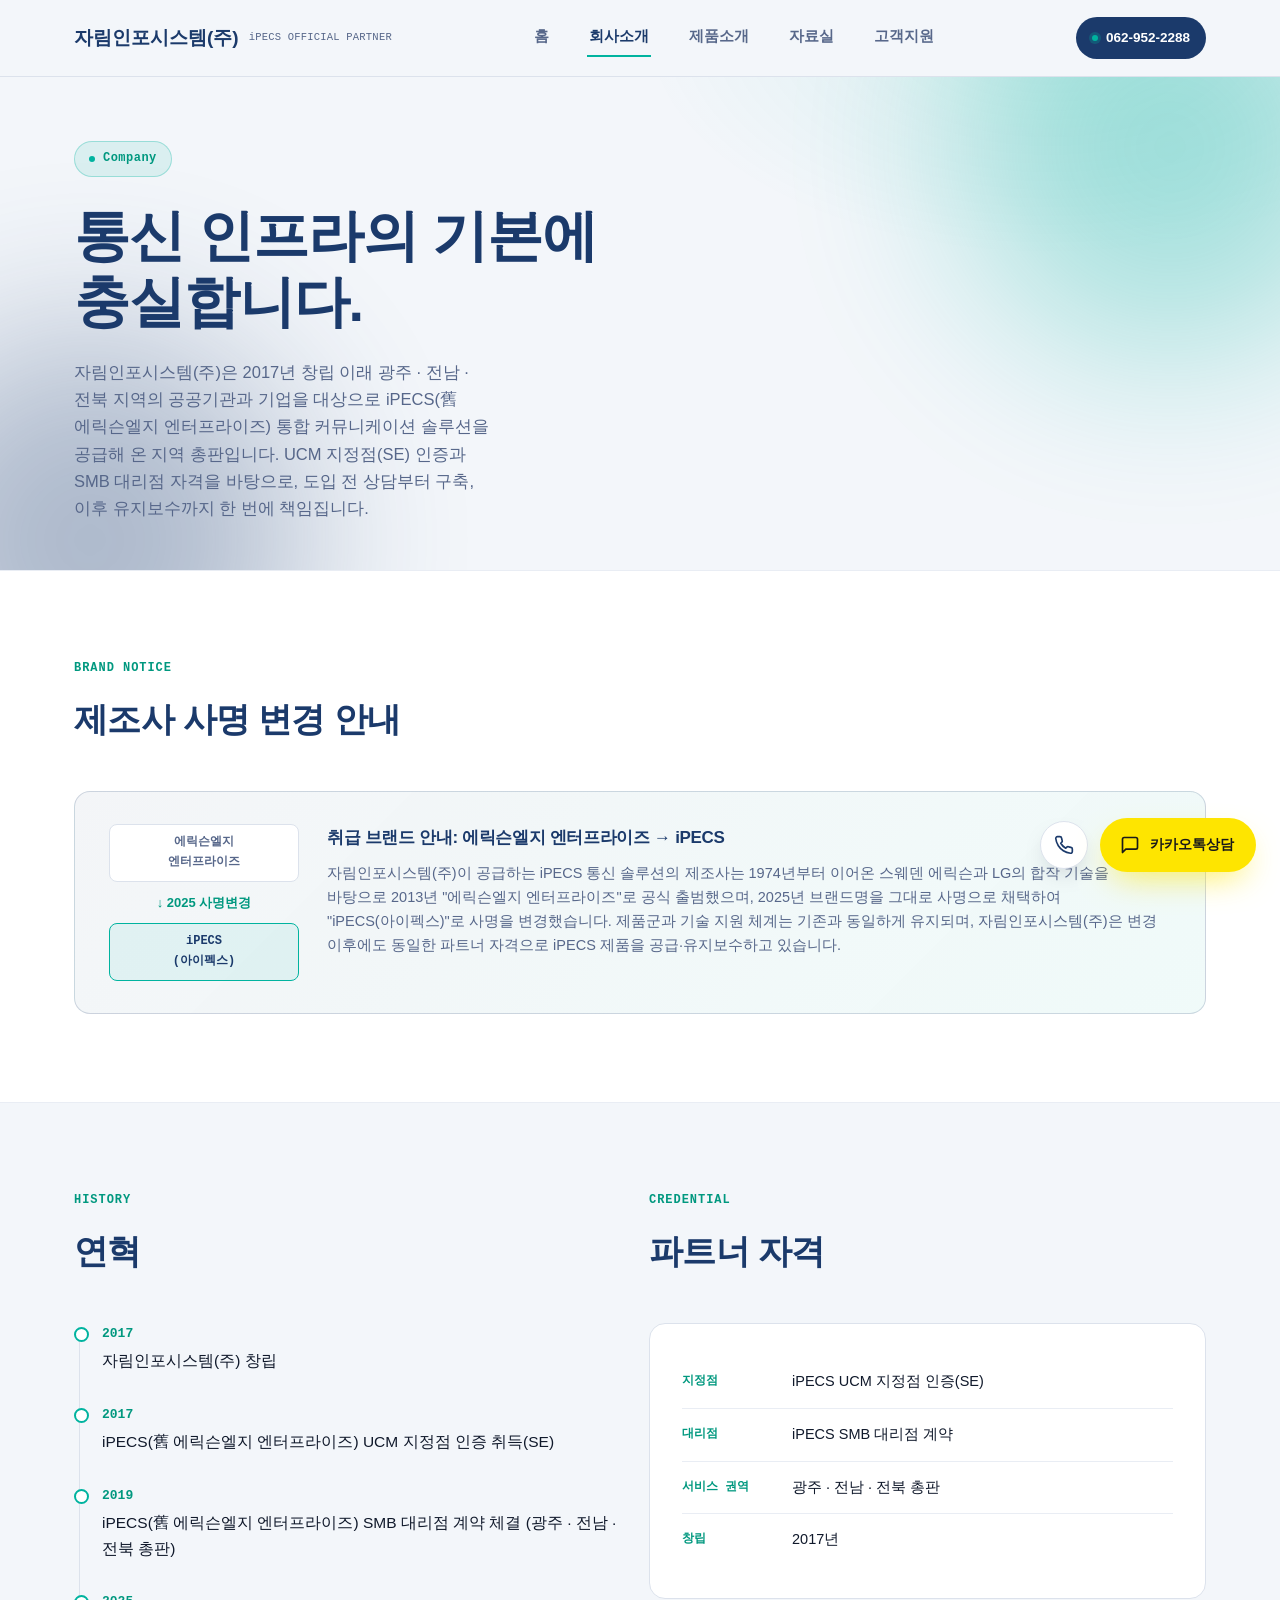
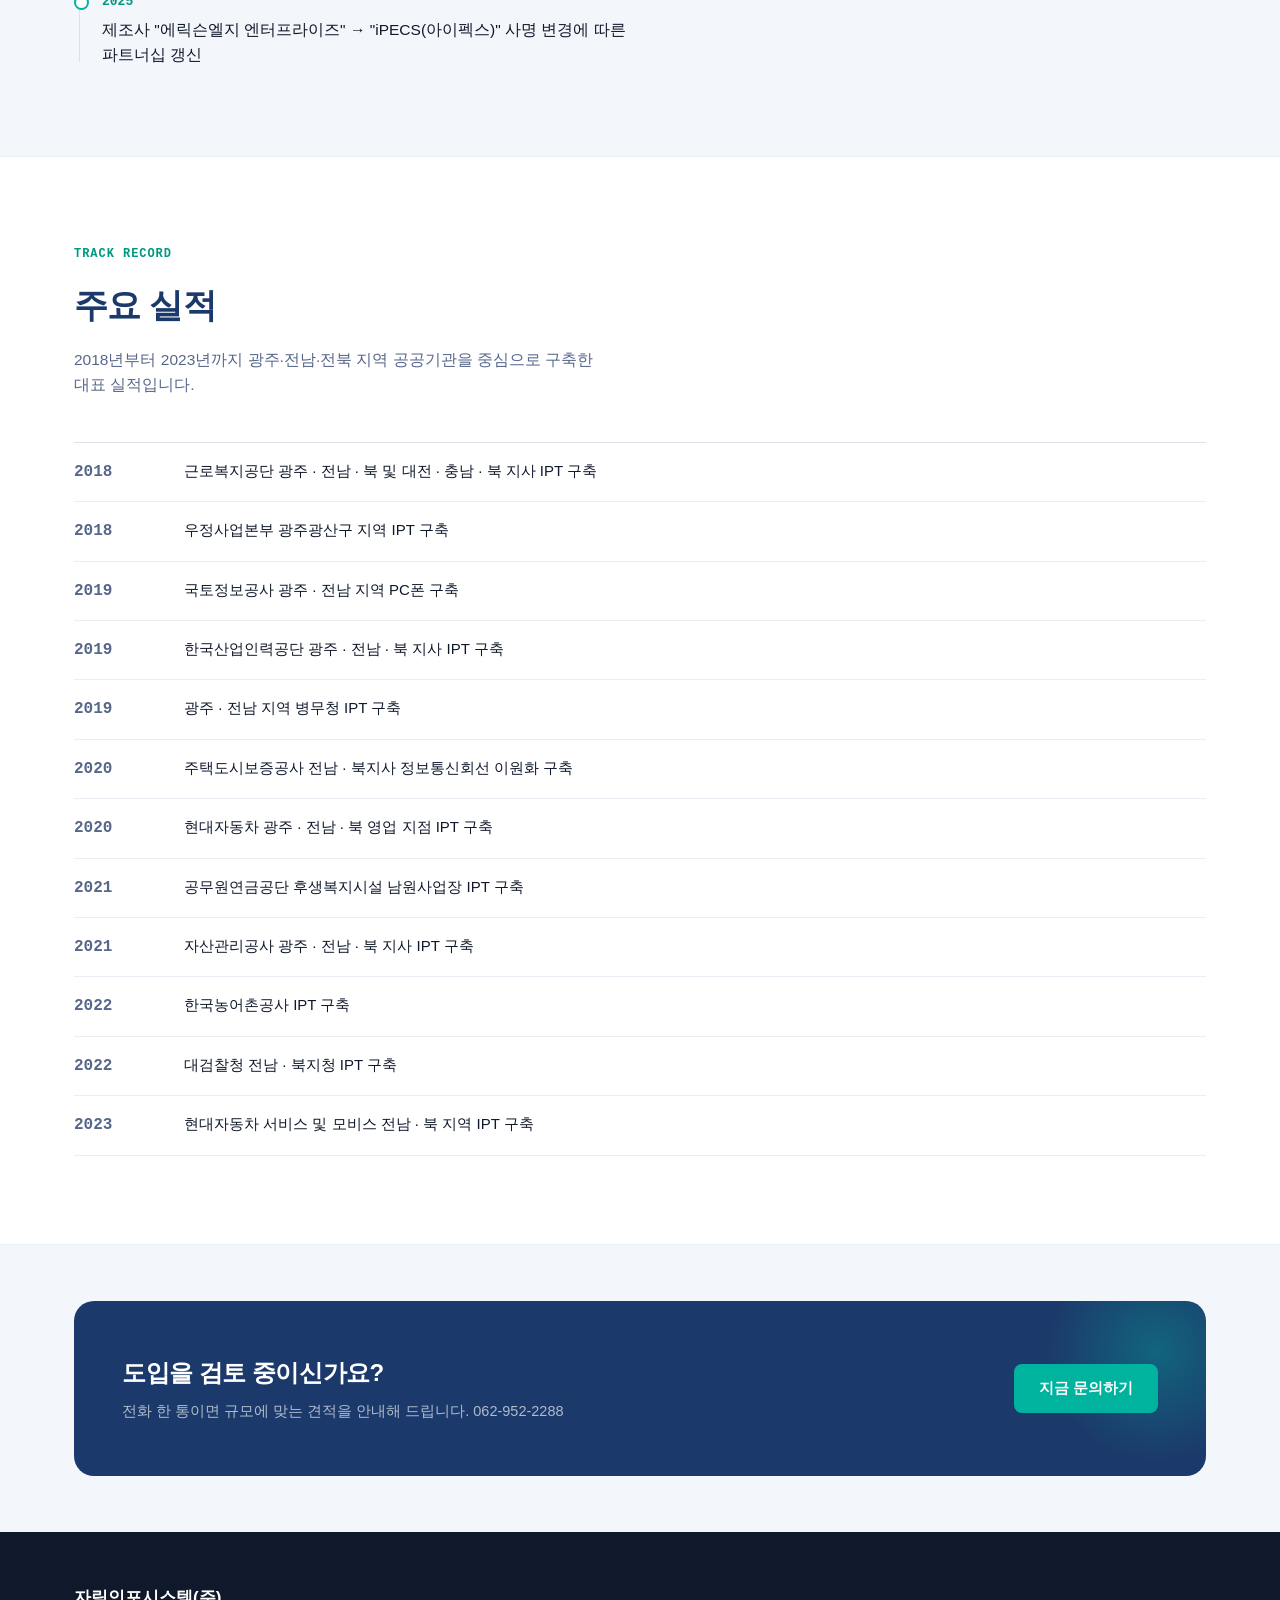
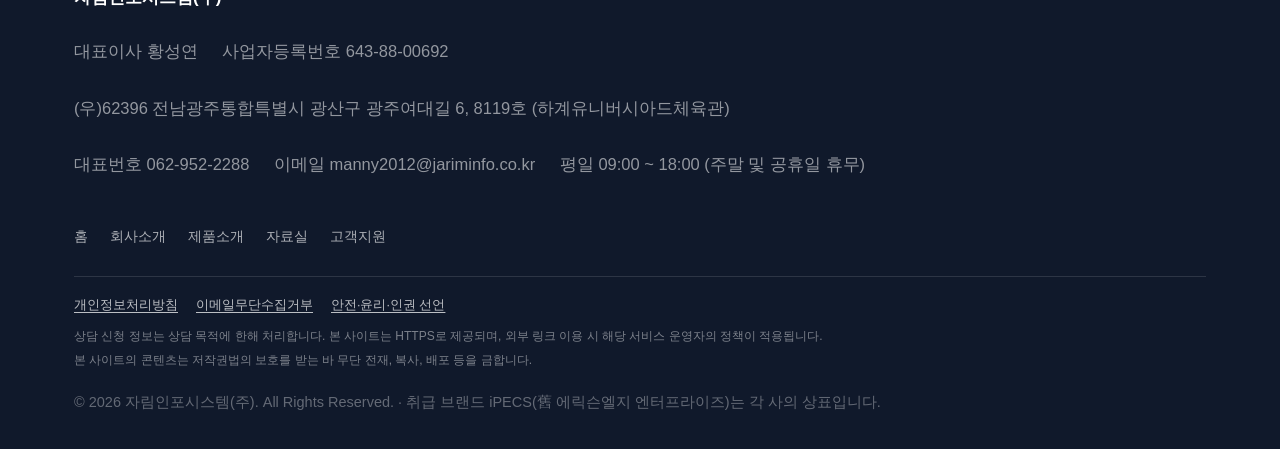
==== commit 5e2ad082: "Add files via upload" ====
--- a/about.html
+++ b/about.html
@@ -57,6 +57,7 @@
 
 <div id="site-header-mount"></div>
 
+<main id="main-content">
 <section class="hero" style="padding:64px 0 48px;">
   <div class="wrap">
     <div class="eyebrow">Company</div>
@@ -116,6 +117,7 @@
     <div id="cta-band-mount"></div>
   </div>
 </section>
+</main>
 
 <div id="site-footer-mount"></div>
 
--- a/css/style.css
+++ b/css/style.css
@@ -827,6 +827,13 @@
 .footer-nav { display: flex; gap: 22px; flex-wrap: wrap; }
 .footer-nav a { color: rgba(255,255,255,0.65); font-size: 13.5px; }
 .footer-nav a:hover { color: var(--white); }
+.footer-nav--primary { align-self: flex-start; padding-top: 4px; }
+.footer-policies { padding: 18px 0 0; }
+.footer-policy-nav { display: flex; gap: 18px; flex-wrap: wrap; }
+.footer-policy-nav a { color: rgba(255,255,255,0.72); font-size: 12.5px; text-decoration: underline; text-underline-offset: 3px; }
+.footer-policy-nav a:hover { color: var(--white); }
+.footer-assurance, .footer-copyright-notice { margin: 10px 0 0; color: rgba(255,255,255,0.45); font-size: 12px; line-height: 1.7; }
+.footer-copyright-notice { margin-top: 4px; }
 .footer-meta {
   margin-top: 22px;
   line-height: 2.1;
@@ -840,6 +847,9 @@
   .main-nav { position: fixed; inset: 76px 0 auto 0; background: var(--white); flex-direction: column; align-items: flex-start; padding: 18px 24px; gap: 4px; border-bottom: 1px solid var(--line); transform: translateY(-8px); opacity: 0; pointer-events: none; transition: all .18s ease; }
   .main-nav.open { transform: translateY(0); opacity: 1; pointer-events: auto; }
   .main-nav a { width: 100%; padding: 12px 0; border-bottom: 1px solid var(--line-2); }
+  .footer-top { gap: 24px; }
+  .footer-nav--primary { width: 100%; padding-top: 0; }
+  .footer-nav--primary a { font-size: 14px; }
   .header-cta { display: none; }
   .nav-toggle {
     display: inline-flex; align-items: center; justify-content: center;
@@ -1067,6 +1077,26 @@
 .qf-field input:focus, .qf-field select:focus, .qf-field textarea:focus {
   outline: none; border-color: var(--signal); background: var(--white);
 }
+.qf-privacy-box {
+  margin: 4px 0 14px;
+  padding: 12px 13px;
+  border: 1px solid var(--line);
+  border-radius: 10px;
+  background: #f8fafc;
+}
+.qf-consent { display: flex; align-items: flex-start; gap: 8px; font-size: 12.5px; line-height: 1.5; color: var(--navy); cursor: pointer; }
+.qf-consent input { width: 16px; height: 16px; margin: 1px 0 0; accent-color: var(--navy); flex: 0 0 auto; }
+.qf-consent strong { color: var(--signal-d); }
+.qf-overseas-consent { margin-top: 8px; }
+.qf-consent small { color: var(--steel); font-size: 11px; line-height: 1.45; }
+.qf-privacy-details { margin-top: 8px; font-size: 11.5px; color: var(--steel); line-height: 1.55; }
+.qf-privacy-details summary { cursor: pointer; color: var(--navy); font-weight: 700; }
+.qf-privacy-details dl { margin: 9px 0 0; }
+.qf-privacy-details dl > div { display: grid; grid-template-columns: 54px 1fr; gap: 8px; padding: 3px 0; }
+.qf-privacy-details dt { font-weight: 700; color: var(--navy); }
+.qf-privacy-details dd { margin: 0; }
+.qf-privacy-details p { margin: 8px 0 0; }
+.qf-policy-link { display: inline-block; margin-top: 7px; color: var(--navy); font-weight: 700; text-decoration: underline; text-underline-offset: 2px; }
 .qf-submit { width: 100%; margin-top: 4px; padding: 14px; font-size: 14.5px; }
 .qf-submit:disabled { opacity: .65; cursor: not-allowed; }
 .qf-trust { list-style: none; margin: 16px 0 0; padding: 0; display: flex; flex-direction: column; gap: 6px; }
@@ -1075,6 +1105,10 @@
 }
 .qf-trust li::before {
   content: '✓'; position: absolute; left: 0; color: var(--signal-d); font-weight: 700;
+}
+@media (max-width: 480px) {
+  .qf-modal { padding: 28px 20px 22px; }
+  .qf-privacy-details dl > div { grid-template-columns: 50px 1fr; }
 }
 .qf-success { text-align: center; padding: 20px 0 6px; }
 .qf-success svg { width: 52px; height: 52px; color: var(--signal-d); margin-bottom: 16px; }
